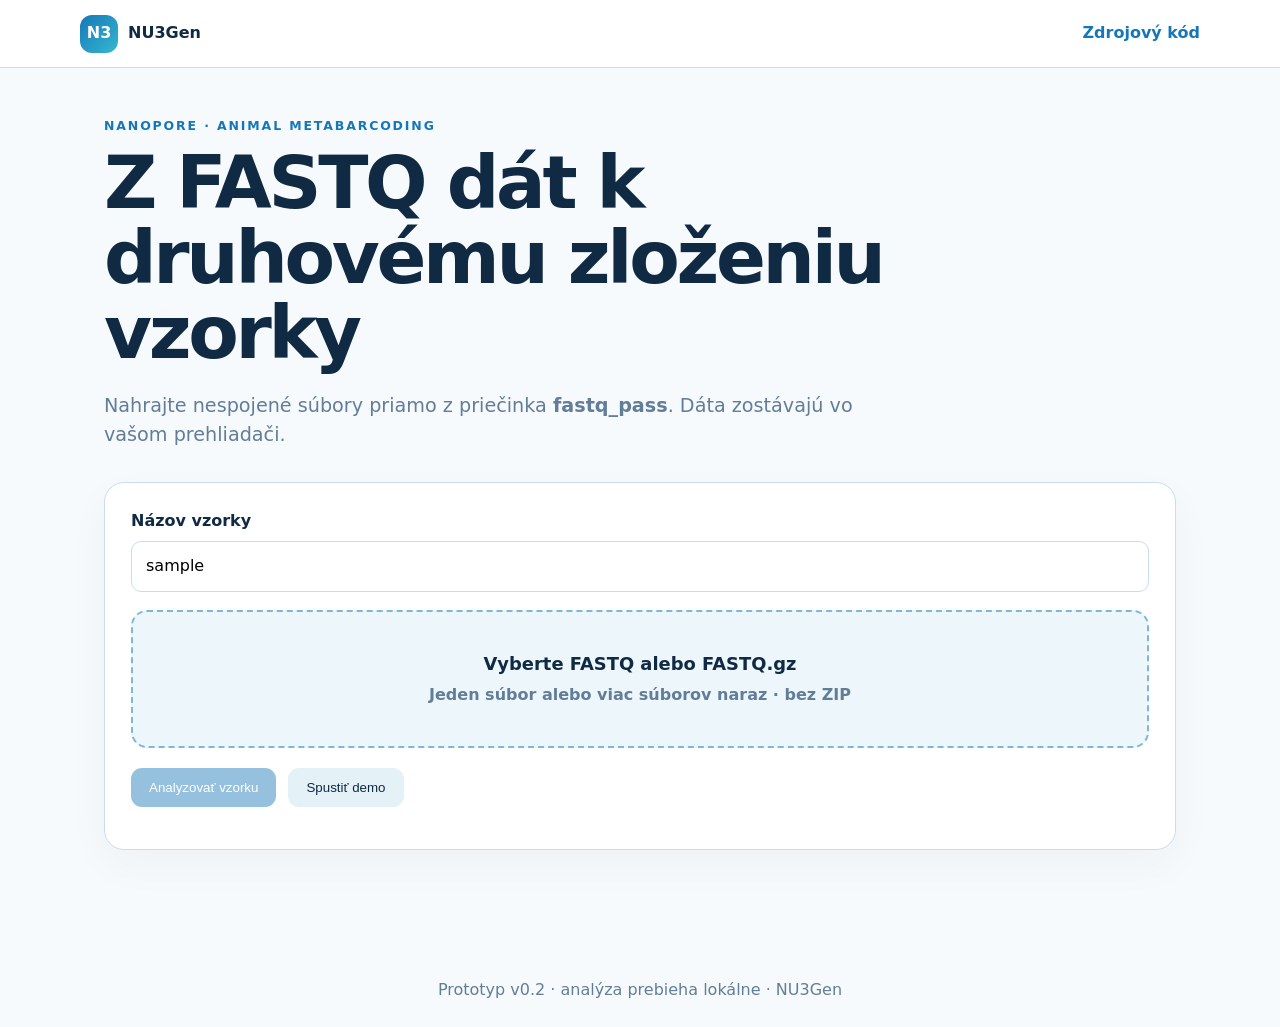
==== docs/index.html @ 42addb5f "Add browser-only GitHub Pages prototype" ====
<!doctype html>
<html lang="sk">
<head>
  <meta charset="utf-8">
  <meta name="viewport" content="width=device-width,initial-scale=1">
  <meta name="description" content="Lokálny prototyp analýzy Nanopore metabarcoding FASTQ dát">
  <title>NU3Gen Metabarcoding</title>
  <link rel="stylesheet" href="styles.css">
</head>
<body>
  <header>
    <div class="brand"><span class="mark">N3</span><span>NU3Gen</span></div>
    <a href="https://github.com/NU3Gen/metabarcoding">Zdrojový kód</a>
  </header>
  <main>
    <section class="hero">
      <p class="eyebrow">NANOPORE · ANIMAL METABARCODING</p>
      <h1>Z FASTQ dát k druhovému zloženiu vzorky</h1>
      <p class="lead">Nahrajte nespojené súbory priamo z priečinka <b>fastq_pass</b>. Dáta zostávajú vo vašom prehliadači.</p>
    </section>

    <section class="panel" id="upload-panel">
      <label for="sample">Názov vzorky</label>
      <input id="sample" value="sample" autocomplete="off">
      <label class="drop" for="files">
        <input id="files" type="file" accept=".fastq,.fq,.fastq.gz,.fq.gz,.gz" multiple>
        <span class="drop-title">Vyberte FASTQ alebo FASTQ.gz</span>
        <span id="file-summary">Jeden súbor alebo viac súborov naraz · bez ZIP</span>
      </label>
      <div class="actions">
        <button id="analyze" disabled>Analyzovať vzorku</button>
        <button id="demo" class="secondary">Spustiť demo</button>
      </div>
      <progress id="progress" value="0" max="100" hidden></progress>
      <p id="status" role="status"></p>
    </section>

    <section id="results" hidden>
      <div class="result-head">
        <div><p class="eyebrow">VÝSLEDOK</p><h2 id="result-title"></h2></div>
        <span class="badge" id="mixed-badge"></span>
      </div>
      <div class="metrics" id="metrics"></div>
      <div class="grid">
        <article class="panel"><h3>Kategórie čítaní</h3><div id="category-chart"></div></article>
        <article class="panel"><h3>Druhové zloženie</h3><div id="composition"></div></article>
      </div>
      <article class="panel table-wrap">
        <h3>Taxonomické zhody</h3>
        <table><thead><tr><th>Taxón</th><th>Čítania</th><th>Podiel</th><th>Accession</th><th>Identita</th><th>Zdroj</th><th>Audit</th></tr></thead><tbody id="taxa"></tbody></table>
      </article>
      <article class="panel">
        <h3>Interpretácia</h3><p id="summary"></p>
        <p class="warning">Prototyp používa lokálny panel MT-CYB pre primer L15601/H15748. Neprítomnosť zhody nie je dôkazom neprítomnosti druhu. NCBI nt obsahuje aj nekurované záznamy.</p>
        <div class="actions wrap">
          <button data-download="csv">Stiahnuť CSV</button>
          <button data-download="json" class="secondary">Stiahnuť JSON</button>
          <button data-download="fasta" class="secondary">Stiahnuť konsenzus FASTA</button>
          <button id="blast" class="dark">Otvoriť v NCBI BLAST</button>
        </div>
      </article>
    </section>
  </main>
  <footer>Prototyp v0.2 · analýza prebieha lokálne · NU3Gen</footer>
  <script src="app.js" defer></script>
</body>
</html>
---- docs/styles.css ----
:root{--ink:#102a43;--muted:#627d98;--blue:#1677b8;--cyan:#35b9d0;--pale:#edf7fb;--line:#c9ddea;--white:#fff;--ok:#14866d;--warn:#b45309}*{box-sizing:border-box}body{margin:0;background:#f7fafc;color:var(--ink);font:16px/1.55 Inter,ui-sans-serif,system-ui,-apple-system,sans-serif}header{height:68px;display:flex;align-items:center;justify-content:space-between;padding:0 max(24px,calc((100vw - 1120px)/2));background:#fff;border-bottom:1px solid var(--line)}header a{color:var(--blue);text-decoration:none;font-weight:700}.brand{display:flex;align-items:center;gap:10px;font-weight:800}.mark{display:grid;place-items:center;width:38px;height:38px;border-radius:12px;background:linear-gradient(135deg,var(--blue),var(--cyan));color:#fff}main{max-width:1120px;margin:auto;padding:48px 24px 80px}.hero{max-width:850px;margin-bottom:32px}.eyebrow{color:var(--blue);font-size:.78rem;font-weight:850;letter-spacing:.15em;margin:0 0 10px}h1{font-size:clamp(2.25rem,6vw,4.6rem);line-height:1.02;letter-spacing:-.045em;margin:0 0 20px}.lead{font-size:1.2rem;color:var(--muted);max-width:760px}h2{font-size:2rem;margin:.1em 0}h3{margin-top:0}.panel{background:var(--white);border:1px solid var(--line);border-radius:20px;padding:26px;box-shadow:0 15px 40px #102a430a;margin-bottom:24px}label{display:block;font-weight:800;margin-bottom:7px}input:not([type=file]){width:100%;padding:12px 14px;border:1px solid var(--line);border-radius:10px;font:inherit;margin-bottom:18px}.drop{display:grid;place-items:center;gap:6px;text-align:center;padding:38px 20px;border:2px dashed #7db9d6;border-radius:16px;background:var(--pale);cursor:pointer}.drop input{position:absolute;opacity:0;pointer-events:none}.drop-title{font-size:1.12rem;font-weight:850}.drop span:last-child{color:var(--muted)}.actions{display:flex;gap:12px;margin-top:20px}.wrap{flex-wrap:wrap}button{border:0;border-radius:11px;padding:12px 18px;background:var(--blue);color:#fff;font:700 15px inherit;cursor:pointer}button:disabled{opacity:.45;cursor:not-allowed}.secondary{background:#e4f1f7;color:var(--ink)}.dark{background:var(--ink)}progress{width:100%;height:10px;margin-top:22px;accent-color:var(--blue)}#status{color:var(--muted);margin-bottom:0}.result-head{display:flex;justify-content:space-between;align-items:center;margin:38px 0 18px}.badge{border-radius:99px;padding:8px 13px;background:#dff5ee;color:var(--ok);font-weight:800}.metrics{display:grid;grid-template-columns:repeat(4,1fr);gap:14px;margin-bottom:24px}.metric{background:#fff;border:1px solid var(--line);border-radius:16px;padding:18px}.metric strong{display:block;font-size:1.65rem}.metric span{color:var(--muted);font-size:.88rem}.grid{display:grid;grid-template-columns:1fr 1fr;gap:24px}.bar-row{display:grid;grid-template-columns:135px 1fr 65px;gap:10px;align-items:center;margin:12px 0}.bar-track{height:13px;background:#e6eef3;border-radius:99px;overflow:hidden}.bar{height:100%;background:linear-gradient(90deg,var(--blue),var(--cyan));border-radius:99px}.species-row{margin:16px 0}.species-label{display:flex;justify-content:space-between;margin-bottom:6px}.table-wrap{overflow:auto}table{border-collapse:collapse;width:100%;min-width:760px}th,td{text-align:left;border-bottom:1px solid #e5eef4;padding:11px 9px;font-size:.9rem}th{color:var(--muted)}.warning{padding:13px 16px;border-left:4px solid #f59e0b;background:#fff7ed;color:#7c2d12}.empty{color:var(--muted)}footer{text-align:center;color:var(--muted);padding:24px}@media(max-width:760px){main{padding-top:30px}.grid{grid-template-columns:1fr}.metrics{grid-template-columns:1fr 1fr}.result-head{align-items:flex-start;gap:14px;flex-direction:column}.bar-row{grid-template-columns:105px 1fr 55px}.actions button{flex:1}.actions.wrap button{flex:auto}}@media(max-width:430px){.metrics{grid-template-columns:1fr}.actions{flex-direction:column}}
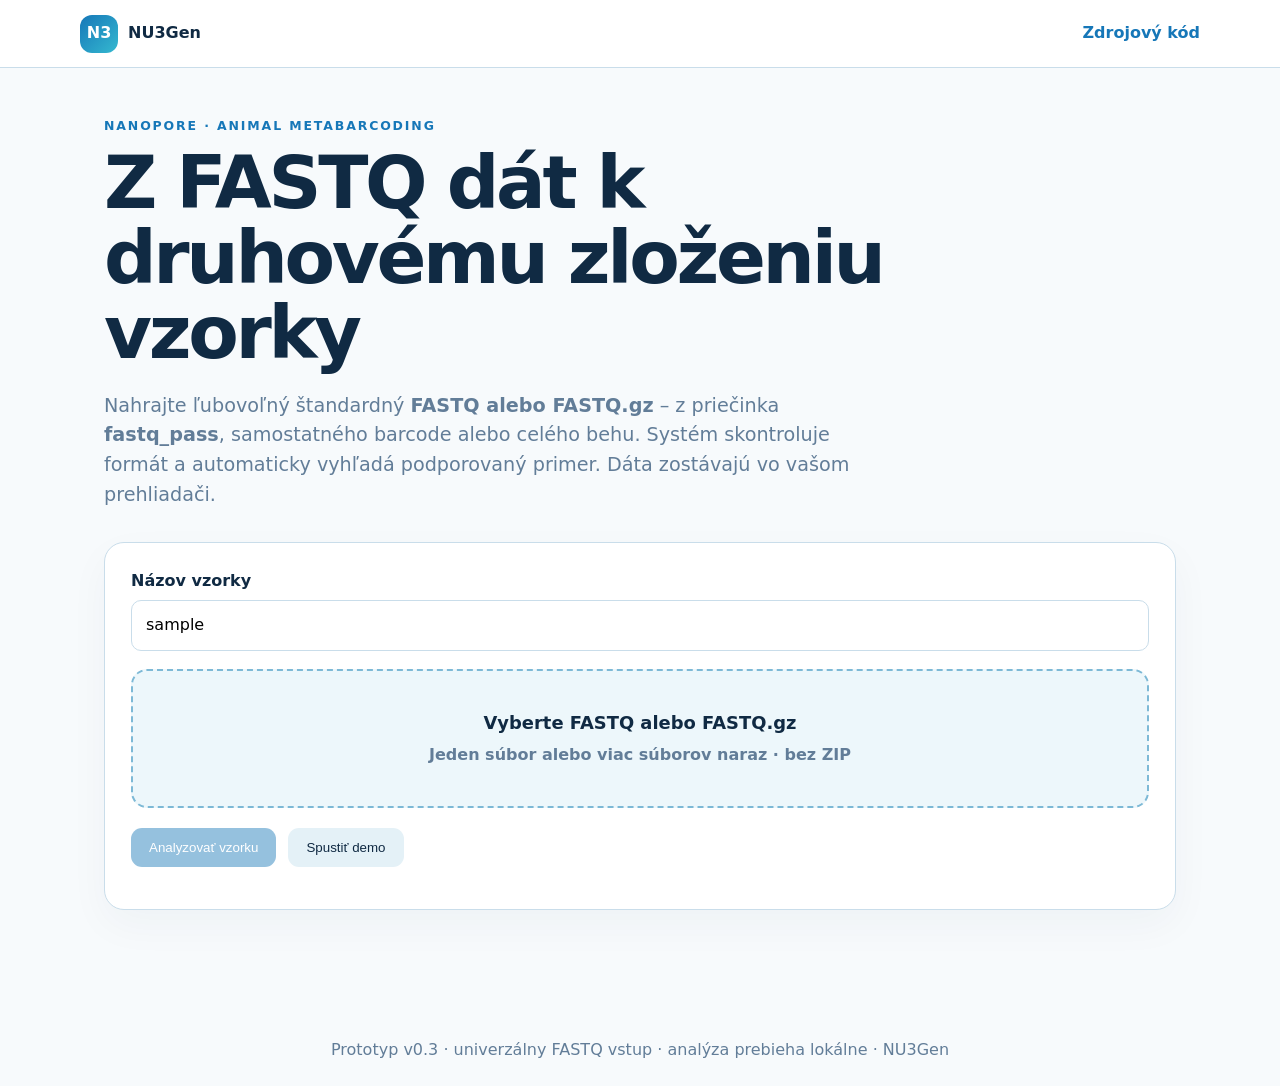
==== commit 714c6144: "Accept arbitrary FASTQ inputs with automatic marker detection" ====
--- a/docs/index.html
+++ b/docs/index.html
@@ -16,7 +16,7 @@
     <section class="hero">
       <p class="eyebrow">NANOPORE · ANIMAL METABARCODING</p>
       <h1>Z FASTQ dát k druhovému zloženiu vzorky</h1>
-      <p class="lead">Nahrajte nespojené súbory priamo z priečinka <b>fastq_pass</b>. Dáta zostávajú vo vašom prehliadači.</p>
+      <p class="lead">Nahrajte ľubovoľný štandardný <b>FASTQ alebo FASTQ.gz</b> – z priečinka <b>fastq_pass</b>, samostatného barcode alebo celého behu. Systém skontroluje formát a automaticky vyhľadá podporovaný primer. Dáta zostávajú vo vašom prehliadači.</p>
     </section>
 
     <section class="panel" id="upload-panel">
@@ -61,7 +61,7 @@
       </article>
     </section>
   </main>
-  <footer>Prototyp v0.2 · analýza prebieha lokálne · NU3Gen</footer>
+  <footer>Prototyp v0.3 · univerzálny FASTQ vstup · analýza prebieha lokálne · NU3Gen</footer>
   <script src="app.js" defer></script>
 </body>
 </html>
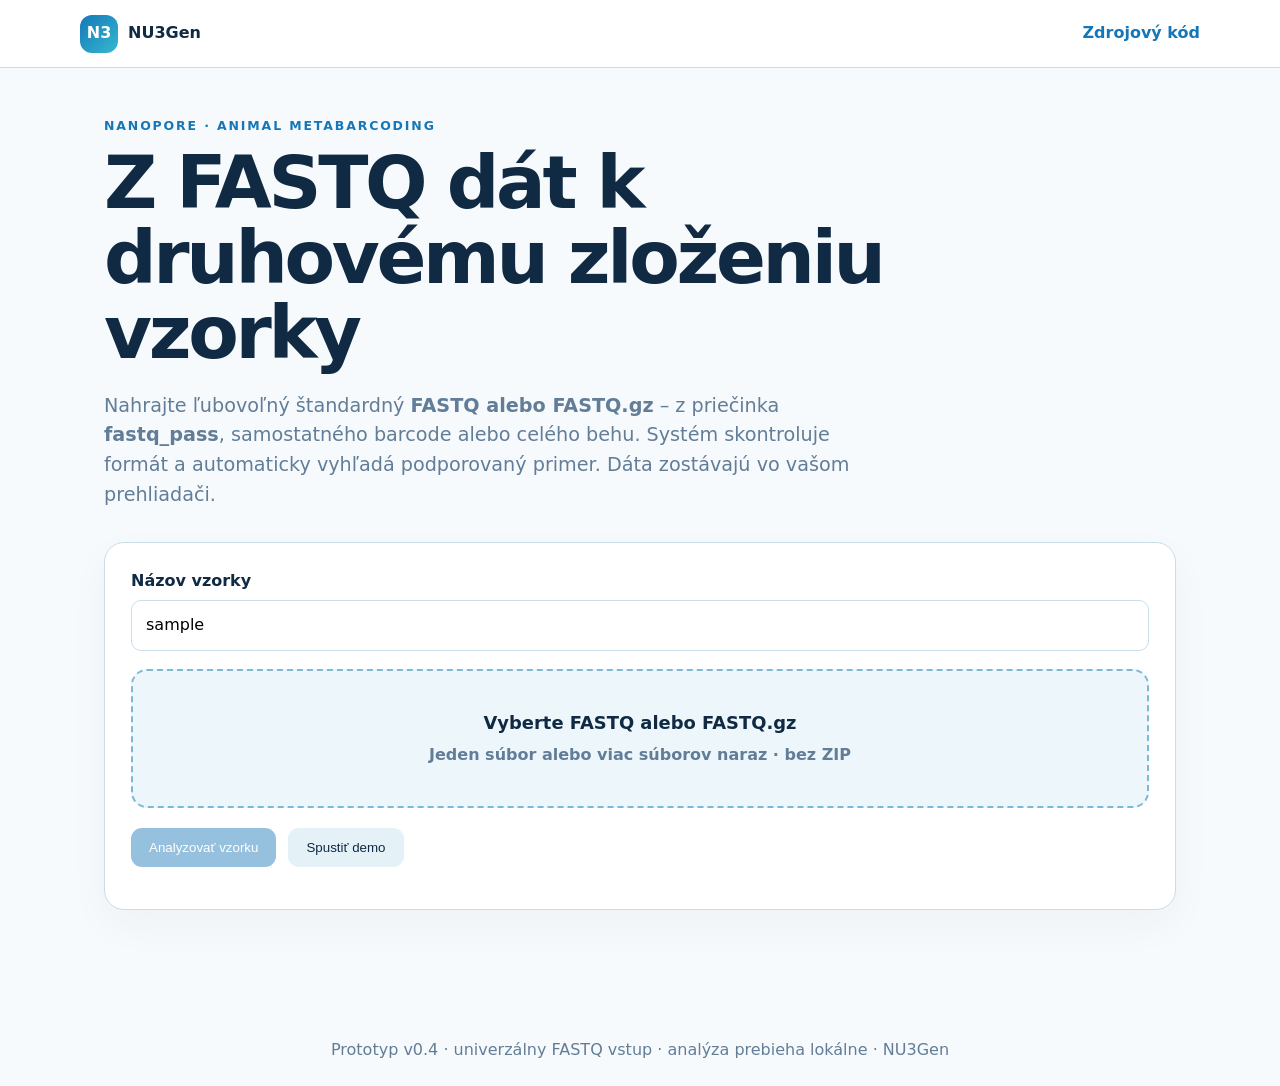
==== commit dd9ed794: "Mark prototype version 0.4" ====
--- a/docs/index.html
+++ b/docs/index.html
@@ -61,7 +61,7 @@
       </article>
     </section>
   </main>
-  <footer>Prototyp v0.3 · univerzálny FASTQ vstup · analýza prebieha lokálne · NU3Gen</footer>
+  <footer>Prototyp v0.4 · univerzálny FASTQ vstup · analýza prebieha lokálne · NU3Gen</footer>
   <script src="app.js" defer></script>
 </body>
 </html>
